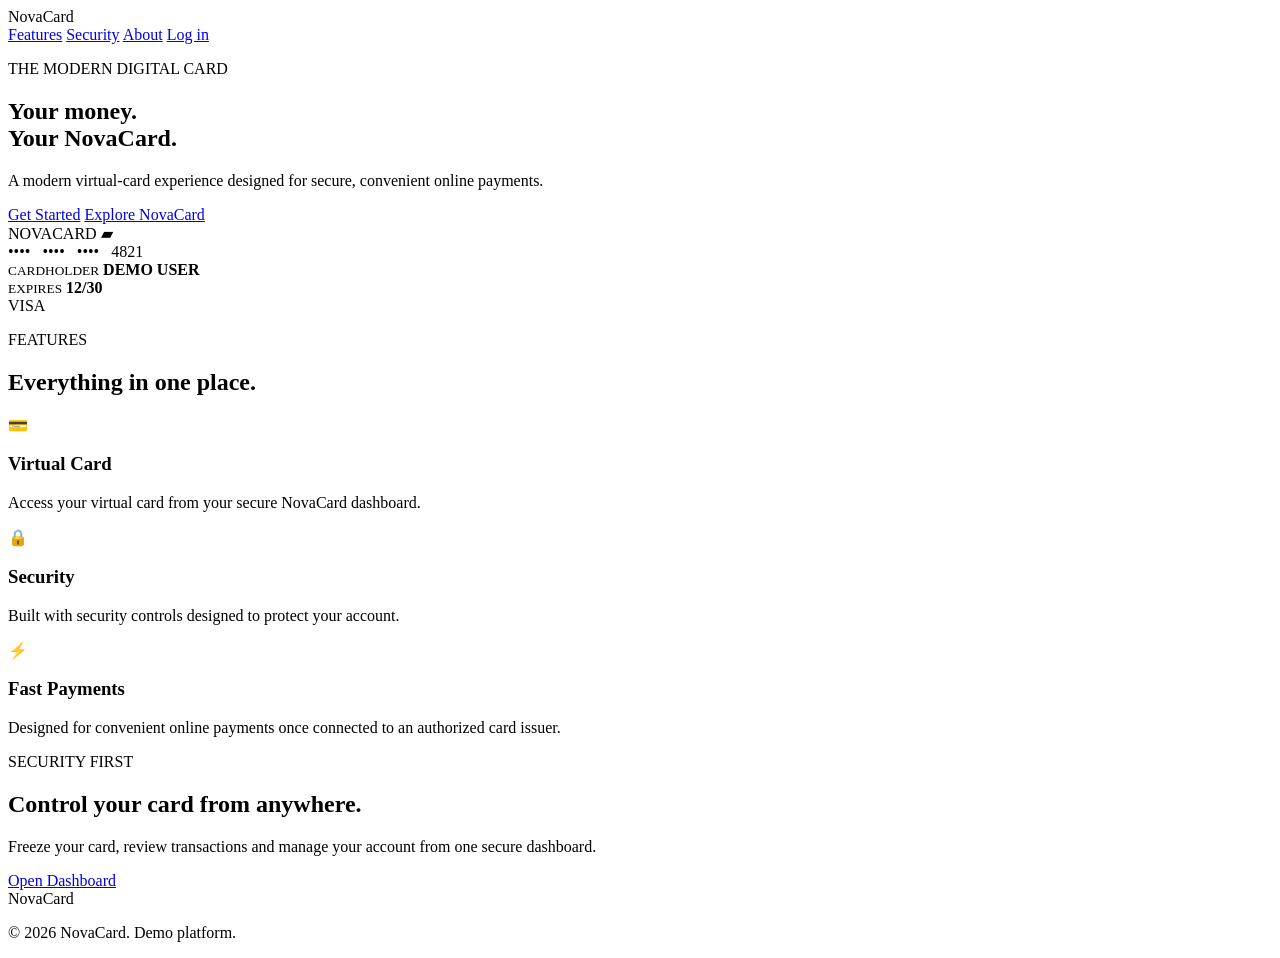
==== index.html @ b48614fa "Add initial index.html for NovaCard platform Initial HTML structure for NovaCard virtual card platfo" ====
<!DOCTYPE html>
<html lang="en">
<head>
  <meta charset="UTF-8">
  <meta name="viewport" content="width=device-width, initial-scale=1.0">
  <title>NovaCard — Virtual Card</title>
  <link rel="stylesheet" href="styles.css">
</head>

<body>

  <header class="navbar">
    <div class="logo">Nova<span>Card</span></div>

    <nav>
      <a href="#features">Features</a>
      <a href="#security">Security</a>
      <a href="#about">About</a>
      <a class="login-btn" href="login.html">Log in</a>
    </nav>
  </header>

  <main>

    <section class="hero">
      <div class="hero-content">
        <p class="eyebrow">THE MODERN DIGITAL CARD</p>

        <h1>
          Your money.<br>
          Your <span>NovaCard.</span>
        </h1>

        <p class="hero-text">
          A modern virtual-card experience designed for secure,
          convenient online payments.
        </p>

        <div class="hero-buttons">
          <a href="signup.html" class="primary-btn">Get Started</a>
          <a href="#features" class="secondary-btn">Explore NovaCard</a>
        </div>
      </div>

      <div class="card-container">
        <div class="virtual-card">
          <div class="card-top">
            <span>NOVACARD</span>
            <span class="chip">▰</span>
          </div>

          <div class="card-number">
            •••• &nbsp; •••• &nbsp; •••• &nbsp; 4821
          </div>

          <div class="card-bottom">
            <div>
              <small>CARDHOLDER</small>
              <strong>DEMO USER</strong>
            </div>

            <div>
              <small>EXPIRES</small>
              <strong>12/30</strong>
            </div>

            <div class="visa">VISA</div>
          </div>
        </div>
      </div>
    </section>

    <section id="features" class="features">
      <div class="section-title">
        <p class="eyebrow">FEATURES</p>
        <h2>Everything in one place.</h2>
      </div>

      <div class="feature-grid">

        <div class="feature">
          <div class="icon">💳</div>
          <h3>Virtual Card</h3>
          <p>
            Access your virtual card from your secure NovaCard dashboard.
          </p>
        </div>

        <div class="feature">
          <div class="icon">🔒</div>
          <h3>Security</h3>
          <p>
            Built with security controls designed to protect your account.
          </p>
        </div>

        <div class="feature">
          <div class="icon">⚡</div>
          <h3>Fast Payments</h3>
          <p>
            Designed for convenient online payments once connected to
            an authorized card issuer.
          </p>
        </div>

      </div>
    </section>

    <section id="security" class="security">
      <div>
        <p class="eyebrow">SECURITY FIRST</p>
        <h2>Control your card from anywhere.</h2>
        <p>
          Freeze your card, review transactions and manage your account
          from one secure dashboard.
        </p>
      </div>

      <a href="login.html" class="primary-btn">Open Dashboard</a>
    </section>

  </main>

  <footer id="about">
    <div class="logo">Nova<span>Card</span></div>
    <p>© 2026 NovaCard. Demo platform.</p>
  </footer>

</body>
            </html>
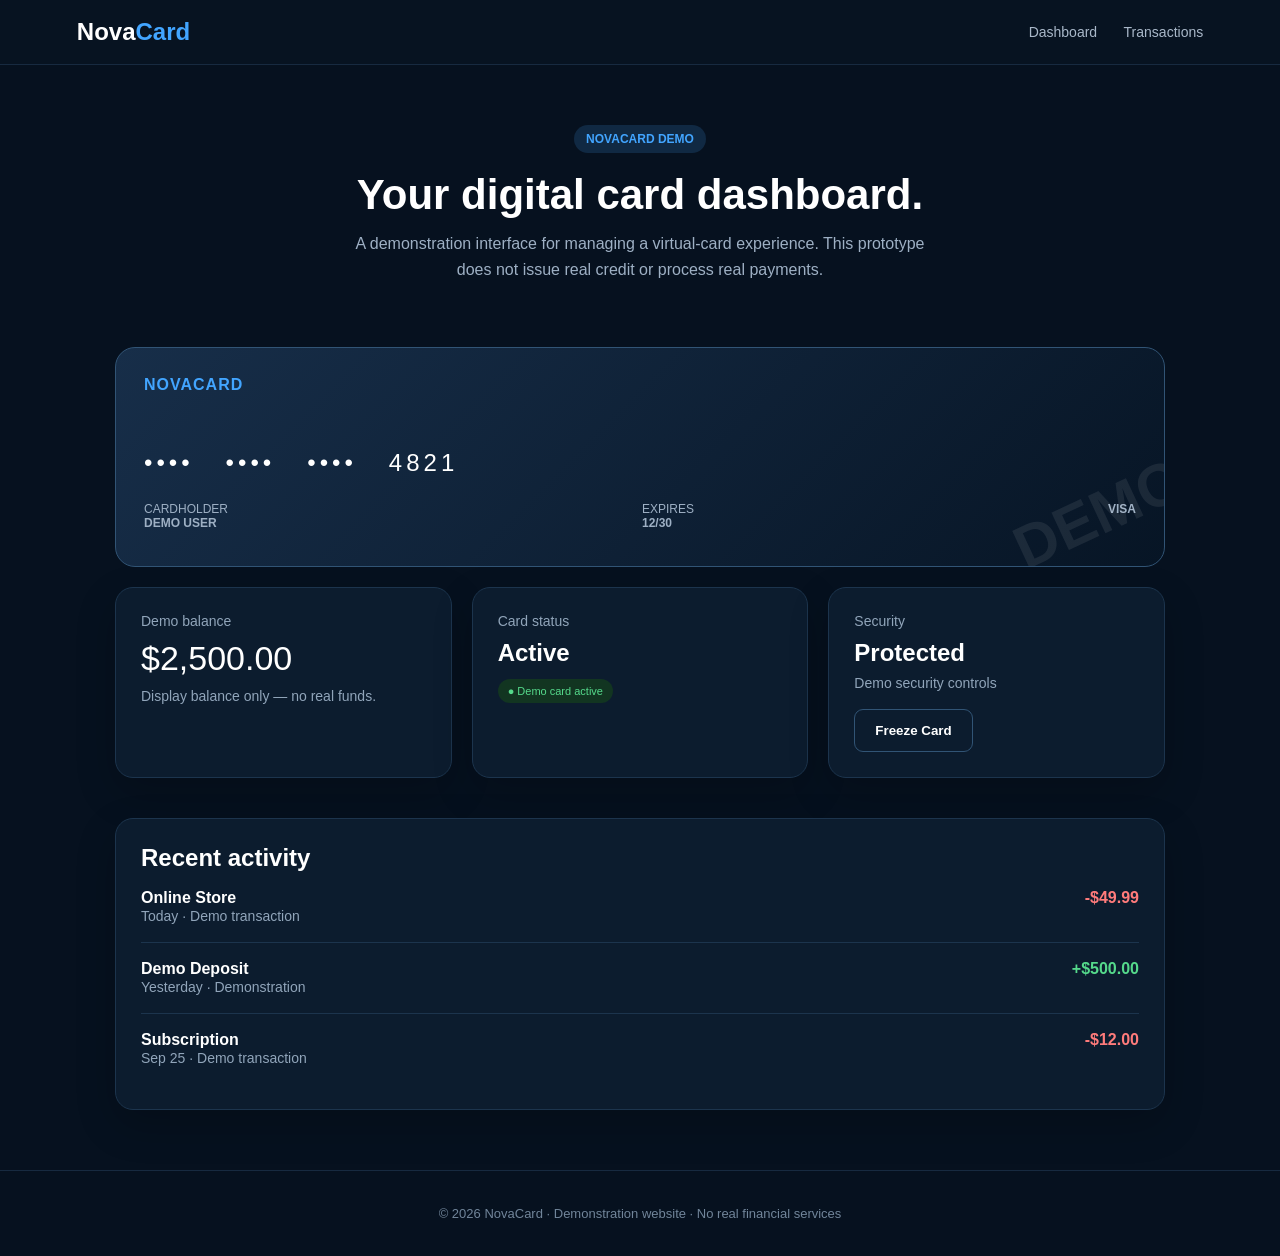
==== commit 7996c706: "Revamp index.html for NovaCard demo dashboard Updated the title and added styles for a demo dashboar" ====
--- a/index.html
+++ b/index.html
@@ -3,128 +3,355 @@
 <head>
   <meta charset="UTF-8">
   <meta name="viewport" content="width=device-width, initial-scale=1.0">
-  <title>NovaCard — Virtual Card</title>
-  <link rel="stylesheet" href="styles.css">
+  <title>NovaCard — Demo Dashboard</title>
+
+  <style>
+    * {
+      box-sizing: border-box;
+      margin: 0;
+      padding: 0;
+    }
+
+    body {
+      font-family: Arial, sans-serif;
+      background: #06111f;
+      color: #fff;
+      min-height: 100vh;
+    }
+
+    header {
+      display: flex;
+      justify-content: space-between;
+      align-items: center;
+      padding: 18px 6%;
+      border-bottom: 1px solid #172a40;
+      background: #071321;
+    }
+
+    .logo {
+      font-size: 24px;
+      font-weight: 800;
+    }
+
+    .logo span {
+      color: #42a5ff;
+    }
+
+    nav a {
+      color: #a9b8c9;
+      text-decoration: none;
+      margin-left: 22px;
+      font-size: 14px;
+    }
+
+    .hero {
+      padding: 60px 6% 45px;
+      text-align: center;
+    }
+
+    .badge {
+      display: inline-block;
+      padding: 7px 12px;
+      border-radius: 20px;
+      background: #102943;
+      color: #42a5ff;
+      font-size: 12px;
+      font-weight: bold;
+      margin-bottom: 18px;
+    }
+
+    h1 {
+      font-size: 42px;
+      margin-bottom: 12px;
+    }
+
+    .subtitle {
+      color: #9eb0c4;
+      max-width: 600px;
+      margin: auto;
+      line-height: 1.6;
+    }
+
+    .dashboard {
+      width: 88%;
+      max-width: 1050px;
+      margin: 20px auto 60px;
+      display: grid;
+      gap: 20px;
+    }
+
+    .card {
+      background: #0c1c2e;
+      border: 1px solid #1c344d;
+      border-radius: 18px;
+      padding: 25px;
+      box-shadow: 0 15px 40px rgba(0,0,0,.2);
+    }
+
+    .virtual-card {
+      min-height: 220px;
+      padding: 28px;
+      border-radius: 20px;
+      background: linear-gradient(135deg, #172e49, #071525);
+      border: 1px solid #315475;
+      position: relative;
+      overflow: hidden;
+    }
+
+    .virtual-card::after {
+      content: "DEMO";
+      position: absolute;
+      right: -25px;
+      bottom: 18px;
+      transform: rotate(-25deg);
+      color: rgba(255,255,255,.08);
+      font-size: 60px;
+      font-weight: bold;
+    }
+
+    .card-brand {
+      color: #42a5ff;
+      font-weight: bold;
+      letter-spacing: 1px;
+    }
+
+    .card-number {
+      margin-top: 55px;
+      font-size: 24px;
+      letter-spacing: 4px;
+    }
+
+    .card-bottom {
+      display: flex;
+      justify-content: space-between;
+      margin-top: 25px;
+      color: #9eb0c4;
+      font-size: 12px;
+    }
+
+    .balance {
+      font-size: 34px;
+      margin: 10px 0;
+    }
+
+    .muted {
+      color: #91a5ba;
+      font-size: 14px;
+    }
+
+    .grid {
+      display: grid;
+      grid-template-columns: repeat(3, 1fr);
+      gap: 20px;
+    }
+
+    .button {
+      display: inline-block;
+      border: none;
+      border-radius: 9px;
+      padding: 13px 20px;
+      margin-top: 18px;
+      background: #42a5ff;
+      color: #06111f;
+      font-weight: bold;
+      cursor: pointer;
+    }
+
+    .button.secondary {
+      background: transparent;
+      color: #fff;
+      border: 1px solid #315475;
+    }
+
+    .transactions {
+      margin-top: 20px;
+    }
+
+    .transaction {
+      display: flex;
+      justify-content: space-between;
+      padding: 17px 0;
+      border-bottom: 1px solid #1c344d;
+    }
+
+    .transaction:last-child {
+      border-bottom: none;
+    }
+
+    .amount {
+      font-weight: bold;
+    }
+
+    .positive {
+      color: #55d98b;
+    }
+
+    .negative {
+      color: #ff7b7b;
+    }
+
+    .status {
+      display: inline-block;
+      padding: 6px 10px;
+      border-radius: 15px;
+      background: #123521;
+      color: #55d98b;
+      font-size: 11px;
+      margin-top: 12px;
+    }
+
+    footer {
+      text-align: center;
+      color: #71859a;
+      padding: 35px;
+      border-top: 1px solid #172a40;
+      font-size: 13px;
+    }
+
+    @media (max-width: 700px) {
+      h1 {
+        font-size: 34px;
+      }
+
+      .grid {
+        grid-template-columns: 1fr;
+      }
+
+      nav a {
+        margin-left: 8px;
+      }
+
+      .card-number {
+        font-size: 19px;
+      }
+    }
+  </style>
 </head>
 
 <body>
 
-  <header class="navbar">
-    <div class="logo">Nova<span>Card</span></div>
-
-    <nav>
-      <a href="#features">Features</a>
-      <a href="#security">Security</a>
-      <a href="#about">About</a>
-      <a class="login-btn" href="login.html">Log in</a>
-    </nav>
-  </header>
-
-  <main>
-
-    <section class="hero">
-      <div class="hero-content">
-        <p class="eyebrow">THE MODERN DIGITAL CARD</p>
-
-        <h1>
-          Your money.<br>
-          Your <span>NovaCard.</span>
-        </h1>
-
-        <p class="hero-text">
-          A modern virtual-card experience designed for secure,
-          convenient online payments.
-        </p>
-
-        <div class="hero-buttons">
-          <a href="signup.html" class="primary-btn">Get Started</a>
-          <a href="#features" class="secondary-btn">Explore NovaCard</a>
-        </div>
-      </div>
-
-      <div class="card-container">
-        <div class="virtual-card">
-          <div class="card-top">
-            <span>NOVACARD</span>
-            <span class="chip">▰</span>
-          </div>
-
-          <div class="card-number">
-            •••• &nbsp; •••• &nbsp; •••• &nbsp; 4821
-          </div>
-
-          <div class="card-bottom">
-            <div>
-              <small>CARDHOLDER</small>
-              <strong>DEMO USER</strong>
-            </div>
-
-            <div>
-              <small>EXPIRES</small>
-              <strong>12/30</strong>
-            </div>
-
-            <div class="visa">VISA</div>
-          </div>
-        </div>
+<header>
+  <div class="logo">Nova<span>Card</span></div>
+
+  <nav>
+    <a href="#dashboard">Dashboard</a>
+    <a href="#transactions">Transactions</a>
+  </nav>
+</header>
+
+<section class="hero">
+  <div class="badge">NOVACARD DEMO</div>
+
+  <h1>Your digital card dashboard.</h1>
+
+  <p class="subtitle">
+    A demonstration interface for managing a virtual-card experience.
+    This prototype does not issue real credit or process real payments.
+  </p>
+</section>
+
+<main class="dashboard" id="dashboard">
+
+  <section class="virtual-card">
+    <div class="card-brand">NOVACARD</div>
+
+    <div class="card-number">
+      •••• &nbsp; •••• &nbsp; •••• &nbsp; 4821
+    </div>
+
+    <div class="card-bottom">
+      <div>
+        CARDHOLDER<br>
+        <strong>DEMO USER</strong>
+      </div>
+
+      <div>
+        EXPIRES<br>
+        <strong>12/30</strong>
+      </div>
+
+      <div>
+        <strong>VISA</strong>
+      </div>
+    </div>
+  </section>
+
+  <div class="grid">
+
+    <section class="card">
+      <div class="muted">Demo balance</div>
+      <div class="balance">$2,500.00</div>
+      <div class="muted">
+        Display balance only — no real funds.
       </div>
     </section>
 
-    <section id="features" class="features">
-      <div class="section-title">
-        <p class="eyebrow">FEATURES</p>
-        <h2>Everything in one place.</h2>
-      </div>
-
-      <div class="feature-grid">
-
-        <div class="feature">
-          <div class="icon">💳</div>
-          <h3>Virtual Card</h3>
-          <p>
-            Access your virtual card from your secure NovaCard dashboard.
-          </p>
-        </div>
-
-        <div class="feature">
-          <div class="icon">🔒</div>
-          <h3>Security</h3>
-          <p>
-            Built with security controls designed to protect your account.
-          </p>
-        </div>
-
-        <div class="feature">
-          <div class="icon">⚡</div>
-          <h3>Fast Payments</h3>
-          <p>
-            Designed for convenient online payments once connected to
-            an authorized card issuer.
-          </p>
-        </div>
-
-      </div>
+    <section class="card">
+      <div class="muted">Card status</div>
+      <h2 style="margin-top:10px;">Active</h2>
+      <div class="status">● Demo card active</div>
     </section>
 
-    <section id="security" class="security">
-      <div>
-        <p class="eyebrow">SECURITY FIRST</p>
-        <h2>Control your card from anywhere.</h2>
-        <p>
-          Freeze your card, review transactions and manage your account
-          from one secure dashboard.
-        </p>
-      </div>
-
-      <a href="login.html" class="primary-btn">Open Dashboard</a>
+    <section class="card">
+      <div class="muted">Security</div>
+      <h2 style="margin-top:10px;">Protected</h2>
+      <p class="muted" style="margin-top:8px;">
+        Demo security controls
+      </p>
+
+      <button class="button secondary" onclick="freezeCard()">
+        Freeze Card
+      </button>
     </section>
 
-  </main>
-
-  <footer id="about">
-    <div class="logo">Nova<span>Card</span></div>
-    <p>© 2026 NovaCard. Demo platform.</p>
-  </footer>
+  </div>
+
+  <section class="card transactions" id="transactions">
+
+    <h2>Recent activity</h2>
+
+    <div class="transaction">
+      <div>
+        <strong>Online Store</strong><br>
+        <span class="muted">Today · Demo transaction</span>
+      </div>
+
+      <div class="amount negative">-$49.99</div>
+    </div>
+
+    <div class="transaction">
+      <div>
+        <strong>Demo Deposit</strong><br>
+        <span class="muted">Yesterday · Demonstration</span>
+      </div>
+
+      <div class="amount positive">+$500.00</div>
+    </div>
+
+    <div class="transaction">
+      <div>
+        <strong>Subscription</strong><br>
+        <span class="muted">Sep 25 · Demo transaction</span>
+      </div>
+
+      <div class="amount negative">-$12.00</div>
+    </div>
+
+  </section>
+
+</main>
+
+<footer>
+  © 2026 NovaCard · Demonstration website · No real financial services
+</footer>
+
+<script>
+  function freezeCard() {
+    alert(
+      "Demo mode: the card has been simulated as frozen. No real card was affected."
+    );
+  }
+</script>
 
 </body>
-            </html>
+                                    </html>
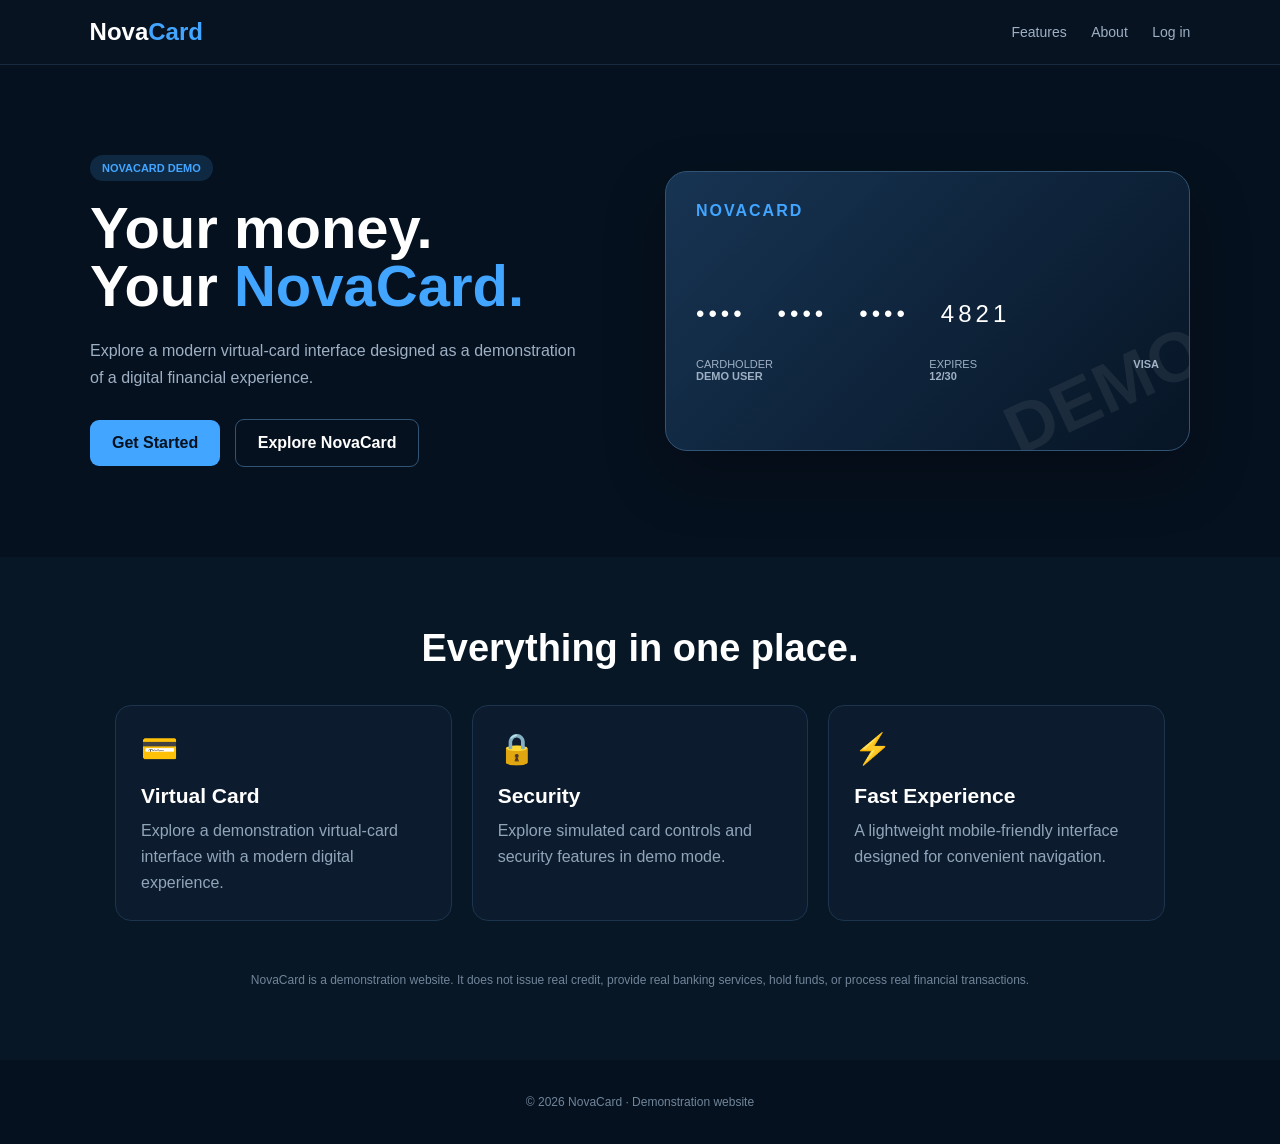
==== commit 6cd97400: "Refactor index.html for improved layout and styling Updated the title and various styles for better " ====
--- a/index.html
+++ b/index.html
@@ -3,7 +3,8 @@
 <head>
   <meta charset="UTF-8">
   <meta name="viewport" content="width=device-width, initial-scale=1.0">
-  <title>NovaCard — Demo Dashboard</title>
+
+  <title>NovaCard — Digital Card Demo</title>
 
   <style>
     * {
@@ -15,17 +16,16 @@
     body {
       font-family: Arial, sans-serif;
       background: #06111f;
-      color: #fff;
-      min-height: 100vh;
+      color: white;
     }
 
     header {
       display: flex;
       justify-content: space-between;
       align-items: center;
-      padding: 18px 6%;
+      padding: 18px 7%;
+      background: #071321;
       border-bottom: 1px solid #172a40;
-      background: #071321;
     }
 
     .logo {
@@ -38,15 +38,21 @@
     }
 
     nav a {
-      color: #a9b8c9;
+      color: #9eb0c4;
       text-decoration: none;
-      margin-left: 22px;
+      margin-left: 20px;
       font-size: 14px;
     }
 
     .hero {
-      padding: 60px 6% 45px;
-      text-align: center;
+      width: 88%;
+      max-width: 1100px;
+      margin: auto;
+      padding: 90px 0;
+      display: grid;
+      grid-template-columns: 1fr 1fr;
+      gap: 50px;
+      align-items: center;
     }
 
     .badge {
@@ -55,175 +61,166 @@
       border-radius: 20px;
       background: #102943;
       color: #42a5ff;
-      font-size: 12px;
+      font-size: 11px;
       font-weight: bold;
       margin-bottom: 18px;
     }
 
     h1 {
-      font-size: 42px;
-      margin-bottom: 12px;
-    }
-
-    .subtitle {
+      font-size: 58px;
+      line-height: 1;
+      margin-bottom: 22px;
+    }
+
+    h1 span {
+      color: #42a5ff;
+    }
+
+    .description {
       color: #9eb0c4;
-      max-width: 600px;
-      margin: auto;
-      line-height: 1.6;
-    }
-
-    .dashboard {
-      width: 88%;
-      max-width: 1050px;
-      margin: 20px auto 60px;
-      display: grid;
-      gap: 20px;
+      line-height: 1.7;
+      max-width: 500px;
+    }
+
+    .buttons {
+      margin-top: 28px;
+    }
+
+    .button {
+      display: inline-block;
+      text-decoration: none;
+      padding: 14px 22px;
+      border-radius: 9px;
+      font-weight: bold;
+      margin-right: 10px;
+    }
+
+    .primary {
+      background: #42a5ff;
+      color: #06111f;
+    }
+
+    .secondary {
+      border: 1px solid #315475;
+      color: white;
     }
 
     .card {
-      background: #0c1c2e;
-      border: 1px solid #1c344d;
-      border-radius: 18px;
-      padding: 25px;
-      box-shadow: 0 15px 40px rgba(0,0,0,.2);
-    }
-
-    .virtual-card {
-      min-height: 220px;
-      padding: 28px;
-      border-radius: 20px;
-      background: linear-gradient(135deg, #172e49, #071525);
+      min-height: 280px;
+      padding: 30px;
+      border-radius: 22px;
+      background: linear-gradient(135deg, #173453, #071525);
       border: 1px solid #315475;
+      box-shadow: 0 25px 60px rgba(0,0,0,.3);
       position: relative;
       overflow: hidden;
     }
 
-    .virtual-card::after {
+    .card::after {
       content: "DEMO";
       position: absolute;
-      right: -25px;
-      bottom: 18px;
+      right: -20px;
+      bottom: 20px;
       transform: rotate(-25deg);
-      color: rgba(255,255,255,.08);
-      font-size: 60px;
+      color: rgba(255,255,255,.07);
+      font-size: 70px;
       font-weight: bold;
     }
 
-    .card-brand {
+    .card-name {
       color: #42a5ff;
       font-weight: bold;
-      letter-spacing: 1px;
-    }
-
-    .card-number {
-      margin-top: 55px;
+      letter-spacing: 2px;
+    }
+
+    .number {
+      margin-top: 80px;
       font-size: 24px;
       letter-spacing: 4px;
     }
 
-    .card-bottom {
+    .card-info {
       display: flex;
       justify-content: space-between;
-      margin-top: 25px;
+      margin-top: 30px;
       color: #9eb0c4;
-      font-size: 12px;
-    }
-
-    .balance {
-      font-size: 34px;
-      margin: 10px 0;
-    }
-
-    .muted {
-      color: #91a5ba;
-      font-size: 14px;
-    }
-
-    .grid {
+      font-size: 11px;
+    }
+
+    .features {
+      background: #081726;
+      padding: 70px 7%;
+      text-align: center;
+    }
+
+    .features h2 {
+      font-size: 38px;
+      margin-bottom: 35px;
+    }
+
+    .feature-grid {
+      max-width: 1050px;
+      margin: auto;
       display: grid;
       grid-template-columns: repeat(3, 1fr);
       gap: 20px;
     }
 
-    .button {
-      display: inline-block;
-      border: none;
-      border-radius: 9px;
-      padding: 13px 20px;
-      margin-top: 18px;
-      background: #42a5ff;
-      color: #06111f;
-      font-weight: bold;
-      cursor: pointer;
-    }
-
-    .button.secondary {
-      background: transparent;
-      color: #fff;
-      border: 1px solid #315475;
-    }
-
-    .transactions {
-      margin-top: 20px;
-    }
-
-    .transaction {
-      display: flex;
-      justify-content: space-between;
-      padding: 17px 0;
-      border-bottom: 1px solid #1c344d;
-    }
-
-    .transaction:last-child {
-      border-bottom: none;
-    }
-
-    .amount {
-      font-weight: bold;
-    }
-
-    .positive {
-      color: #55d98b;
-    }
-
-    .negative {
-      color: #ff7b7b;
-    }
-
-    .status {
-      display: inline-block;
-      padding: 6px 10px;
-      border-radius: 15px;
-      background: #123521;
-      color: #55d98b;
-      font-size: 11px;
-      margin-top: 12px;
+    .feature {
+      text-align: left;
+      background: #0c1c2e;
+      border: 1px solid #1c344d;
+      border-radius: 16px;
+      padding: 25px;
+    }
+
+    .icon {
+      font-size: 30px;
+      margin-bottom: 18px;
+    }
+
+    .feature h3 {
+      font-size: 21px;
+      margin-bottom: 10px;
+    }
+
+    .feature p {
+      color: #91a5ba;
+      line-height: 1.6;
+    }
+
+    .notice {
+      max-width: 850px;
+      margin: 50px auto 0;
+      color: #71859a;
+      font-size: 12px;
+      line-height: 1.6;
     }
 
     footer {
       text-align: center;
       color: #71859a;
       padding: 35px;
-      border-top: 1px solid #172a40;
-      font-size: 13px;
-    }
-
-    @media (max-width: 700px) {
+      font-size: 12px;
+    }
+
+    @media (max-width: 750px) {
+      .hero {
+        grid-template-columns: 1fr;
+        padding: 60px 0;
+      }
+
       h1 {
-        font-size: 34px;
+        font-size: 44px;
       }
 
-      .grid {
+      .feature-grid {
         grid-template-columns: 1fr;
       }
 
       nav a {
         margin-left: 8px;
       }
-
-      .card-number {
-        font-size: 19px;
-      }
     }
   </style>
 </head>
@@ -234,32 +231,56 @@
   <div class="logo">Nova<span>Card</span></div>
 
   <nav>
-    <a href="#dashboard">Dashboard</a>
-    <a href="#transactions">Transactions</a>
+    <a href="#features">Features</a>
+    <a href="#about">About</a>
+    <a href="account.html">Log in</a>
   </nav>
 </header>
 
 <section class="hero">
-  <div class="badge">NOVACARD DEMO</div>
-
-  <h1>Your digital card dashboard.</h1>
-
-  <p class="subtitle">
-    A demonstration interface for managing a virtual-card experience.
-    This prototype does not issue real credit or process real payments.
-  </p>
-</section>
-
-<main class="dashboard" id="dashboard">
-
-  <section class="virtual-card">
-    <div class="card-brand">NOVACARD</div>
-
-    <div class="card-number">
+
+  <div>
+
+    <div class="badge">
+      NOVACARD DEMO
+    </div>
+
+    <h1>
+      Your money.<br>
+      Your <span>NovaCard.</span>
+    </h1>
+
+    <p class="description">
+      Explore a modern virtual-card interface designed
+      as a demonstration of a digital financial experience.
+    </p>
+
+    <div class="buttons">
+
+      <a class="button primary" href="account.html">
+        Get Started
+      </a>
+
+      <a class="button secondary" href="#features">
+        Explore NovaCard
+      </a>
+
+    </div>
+
+  </div>
+
+  <div class="card">
+
+    <div class="card-name">
+      NOVACARD
+    </div>
+
+    <div class="number">
       •••• &nbsp; •••• &nbsp; •••• &nbsp; 4821
     </div>
 
-    <div class="card-bottom">
+    <div class="card-info">
+
       <div>
         CARDHOLDER<br>
         <strong>DEMO USER</strong>
@@ -273,85 +294,59 @@
       <div>
         <strong>VISA</strong>
       </div>
-    </div>
-  </section>
-
-  <div class="grid">
-
-    <section class="card">
-      <div class="muted">Demo balance</div>
-      <div class="balance">$2,500.00</div>
-      <div class="muted">
-        Display balance only — no real funds.
-      </div>
-    </section>
-
-    <section class="card">
-      <div class="muted">Card status</div>
-      <h2 style="margin-top:10px;">Active</h2>
-      <div class="status">● Demo card active</div>
-    </section>
-
-    <section class="card">
-      <div class="muted">Security</div>
-      <h2 style="margin-top:10px;">Protected</h2>
-      <p class="muted" style="margin-top:8px;">
-        Demo security controls
+
+    </div>
+
+  </div>
+
+</section>
+
+<section class="features" id="features">
+
+  <h2>Everything in one place.</h2>
+
+  <div class="feature-grid">
+
+    <div class="feature">
+      <div class="icon">💳</div>
+      <h3>Virtual Card</h3>
+      <p>
+        Explore a demonstration virtual-card interface
+        with a modern digital experience.
       </p>
-
-      <button class="button secondary" onclick="freezeCard()">
-        Freeze Card
-      </button>
-    </section>
+    </div>
+
+    <div class="feature">
+      <div class="icon">🔒</div>
+      <h3>Security</h3>
+      <p>
+        Explore simulated card controls and
+        security features in demo mode.
+      </p>
+    </div>
+
+    <div class="feature">
+      <div class="icon">⚡</div>
+      <h3>Fast Experience</h3>
+      <p>
+        A lightweight mobile-friendly interface
+        designed for convenient navigation.
+      </p>
+    </div>
 
   </div>
 
-  <section class="card transactions" id="transactions">
-
-    <h2>Recent activity</h2>
-
-    <div class="transaction">
-      <div>
-        <strong>Online Store</strong><br>
-        <span class="muted">Today · Demo transaction</span>
-      </div>
-
-      <div class="amount negative">-$49.99</div>
-    </div>
-
-    <div class="transaction">
-      <div>
-        <strong>Demo Deposit</strong><br>
-        <span class="muted">Yesterday · Demonstration</span>
-      </div>
-
-      <div class="amount positive">+$500.00</div>
-    </div>
-
-    <div class="transaction">
-      <div>
-        <strong>Subscription</strong><br>
-        <span class="muted">Sep 25 · Demo transaction</span>
-      </div>
-
-      <div class="amount negative">-$12.00</div>
-    </div>
-
-  </section>
-
-</main>
+  <div class="notice" id="about">
+    NovaCard is a demonstration website. It does not issue
+    real credit, provide real banking services, hold funds,
+    or process real financial transactions.
+  </div>
+
+</section>
 
 <footer>
-  © 2026 NovaCard · Demonstration website · No real financial services
+  © 2026 NovaCard · Demonstration website
 </footer>
 
-<script>
-  function freezeCard() {
-    alert(
-      "Demo mode: the card has been simulated as frozen. No real card was affected."
-    );
-  }
-</script>
-
 </body>
-                                    </html>
+  </html>
